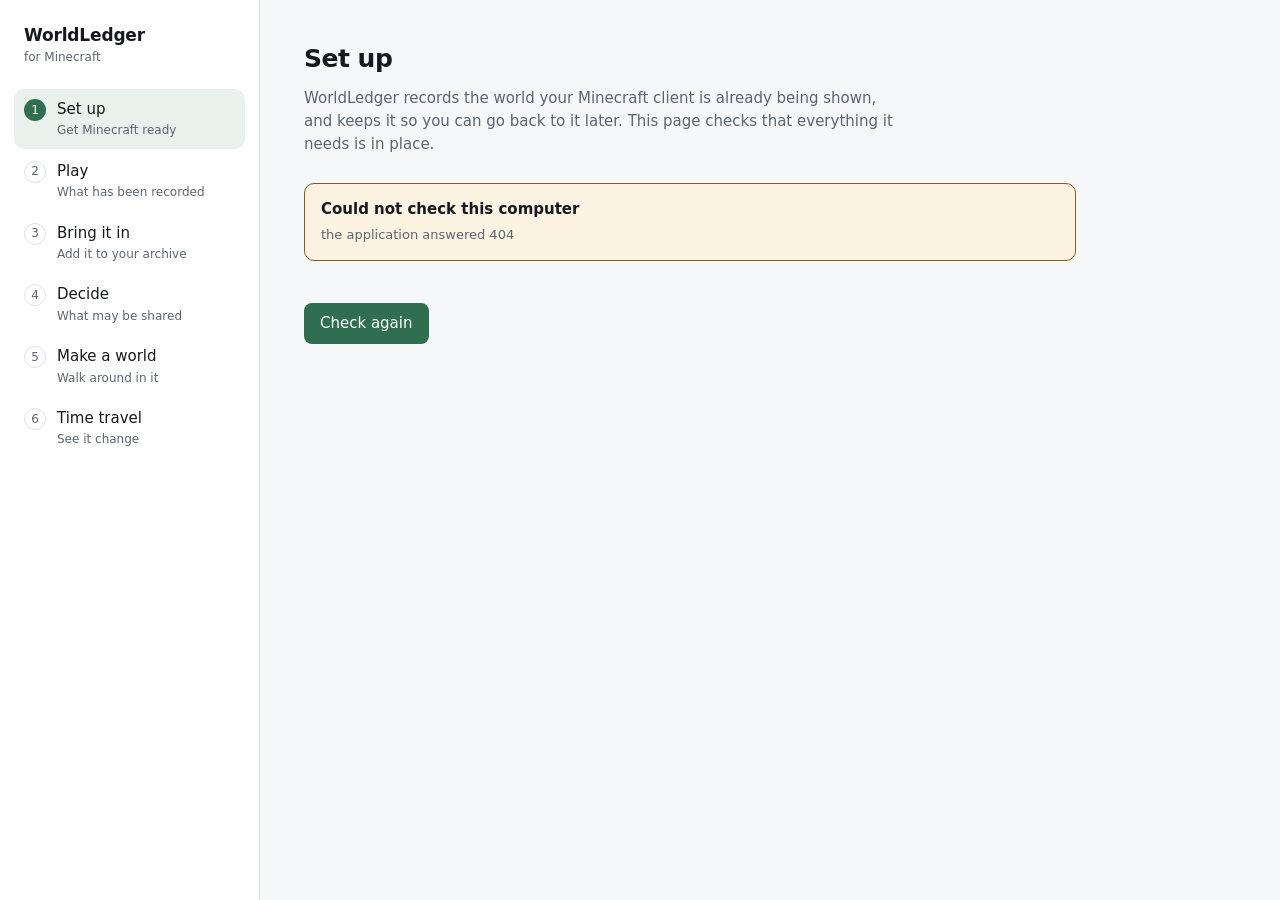
==== desktop/ui/assets/index.html @ eb5bafc1 "Start the desktop application: a local server, a page, and a real health check The archive core is f" ====
<!doctype html>
<html lang="en">
<head>
<meta charset="utf-8">
<meta name="viewport" content="width=device-width, initial-scale=1">
<title>WorldLedger</title>
<link rel="stylesheet" href="app.css">
</head>
<body>
<div class="frame">
  <nav class="rail">
    <div class="mark">
      <span class="mark-name">WorldLedger</span>
      <span class="mark-note">for Minecraft</span>
    </div>
    <button class="step" data-screen="setup" aria-current="true">
      <span class="step-index">1</span>
      <span class="step-text">Set up<small>Get Minecraft ready</small></span>
    </button>
    <button class="step" data-screen="capture">
      <span class="step-index">2</span>
      <span class="step-text">Play<small>What has been recorded</small></span>
    </button>
    <button class="step" data-screen="import">
      <span class="step-index">3</span>
      <span class="step-text">Bring it in<small>Add it to your archive</small></span>
    </button>
    <button class="step" data-screen="declare">
      <span class="step-index">4</span>
      <span class="step-text">Decide<small>What may be shared</small></span>
    </button>
    <button class="step" data-screen="world">
      <span class="step-index">5</span>
      <span class="step-text">Make a world<small>Walk around in it</small></span>
    </button>
    <button class="step" data-screen="travel">
      <span class="step-index">6</span>
      <span class="step-text">Time travel<small>See it change</small></span>
    </button>
  </nav>

  <main class="stage">
    <section class="screen" id="screen-setup" hidden>
      <header class="screen-head">
        <h1>Set up</h1>
        <p>WorldLedger records the world your Minecraft client is already being shown, and keeps it so you can go back to it later. This page checks that everything it needs is in place.</p>
      </header>
      <div class="checks" id="checks" aria-live="polite">
        <p class="waiting">Looking at this computer&hellip;</p>
      </div>
      <footer class="screen-foot">
        <button class="primary" id="recheck">Check again</button>
      </footer>
    </section>

    <section class="screen" id="screen-capture" hidden>
      <header class="screen-head">
        <h1>Play</h1>
        <p>Join a server and play normally. What your client is shown is recorded as you go.</p>
      </header>
      <div class="placeholder">Not connected to the archive yet.</div>
    </section>

    <section class="screen" id="screen-import" hidden>
      <header class="screen-head">
        <h1>Bring it in</h1>
        <p>Everything recorded while you played is waiting to be added to your archive.</p>
      </header>
      <div class="placeholder">Not connected to the archive yet.</div>
    </section>

    <section class="screen" id="screen-declare" hidden>
      <header class="screen-head">
        <h1>Decide what may be shared</h1>
        <p>An archive holds where you went and when. Nothing leaves it until someone has said what may happen to it. This step is not skipped.</p>
      </header>
      <div class="placeholder">Not connected to the archive yet.</div>
    </section>

    <section class="screen" id="screen-world" hidden>
      <header class="screen-head">
        <h1>Make a world</h1>
        <p>Your recordings are written into a single-player world you can open and walk around in.</p>
      </header>
      <div class="placeholder">Not connected to the archive yet.</div>
    </section>

    <section class="screen" id="screen-travel" hidden>
      <header class="screen-head">
        <h1>Time travel</h1>
        <p>Pick a place and see how it changed between two moments &mdash; including where nobody was watching, which is left blank rather than guessed.</p>
      </header>
      <div class="placeholder">Not connected to the archive yet.</div>
    </section>
  </main>
</div>
<script src="app.js"></script>
</body>
</html>
---- desktop/ui/assets/app.css ----
/* One stylesheet, no fonts or images fetched from anywhere. The content
   security policy the server sends forbids it, and an application that is one
   file should not go looking for a second. */

:root {
  --ink: #16191d;
  --ink-soft: #5c6570;
  --paper: #f6f7f8;
  --card: #ffffff;
  --line: #dfe3e8;
  --accent: #2f6f4f;
  --accent-soft: #e8f1ec;
  --warn: #8a5a1a;
  --warn-soft: #fdf3e3;
  --stop: #8c2f2f;
  --radius: 10px;
}

@media (prefers-color-scheme: dark) {
  :root {
    --ink: #e8eaed;
    --ink-soft: #9aa3ad;
    --paper: #16191d;
    --card: #1e2227;
    --line: #313841;
    --accent: #6fbf90;
    --accent-soft: #1f2c25;
    --warn: #d8a760;
    --warn-soft: #2c2417;
    --stop: #e08585;
  }
}

* { box-sizing: border-box; }

body {
  margin: 0;
  background: var(--paper);
  color: var(--ink);
  font: 15px/1.55 system-ui, -apple-system, "Segoe UI", Roboto, sans-serif;
  -webkit-font-smoothing: antialiased;
}

.frame {
  display: grid;
  grid-template-columns: 260px 1fr;
  min-height: 100vh;
}

/* Rail ------------------------------------------------------------------ */

.rail {
  background: var(--card);
  border-right: 1px solid var(--line);
  padding: 22px 14px;
  display: flex;
  flex-direction: column;
  gap: 2px;
}

.mark { padding: 0 10px 20px; }
.mark-name { display: block; font-size: 17px; font-weight: 620; letter-spacing: -0.01em; }
.mark-note { display: block; font-size: 12px; color: var(--ink-soft); }

.step {
  display: flex;
  align-items: flex-start;
  gap: 11px;
  width: 100%;
  padding: 9px 10px;
  border: 0;
  border-radius: var(--radius);
  background: none;
  color: inherit;
  font: inherit;
  text-align: left;
  cursor: pointer;
}

.step:hover { background: var(--paper); }
.step[aria-current="true"] { background: var(--accent-soft); }

.step-index {
  flex: none;
  width: 22px;
  height: 22px;
  margin-top: 1px;
  border-radius: 50%;
  border: 1px solid var(--line);
  display: grid;
  place-items: center;
  font-size: 12px;
  color: var(--ink-soft);
}

.step[aria-current="true"] .step-index {
  border-color: transparent;
  background: var(--accent);
  color: #fff;
}

.step-text { display: block; font-weight: 520; }
.step-text small { display: block; font-weight: 400; font-size: 12px; color: var(--ink-soft); }

/* Stage ----------------------------------------------------------------- */

.stage { padding: 40px 44px; max-width: 860px; }
.screen[hidden] { display: none; }

.screen-head h1 { margin: 0 0 8px; font-size: 25px; letter-spacing: -0.02em; }
.screen-head p { margin: 0 0 26px; color: var(--ink-soft); max-width: 62ch; }

.screen-foot { margin-top: 24px; }

/* Checks ---------------------------------------------------------------- */

.checks { display: flex; flex-direction: column; gap: 10px; }
.waiting { color: var(--ink-soft); margin: 0; }

.check {
  display: grid;
  grid-template-columns: 22px 1fr auto;
  gap: 12px;
  align-items: center;
  padding: 13px 15px;
  background: var(--card);
  border: 1px solid var(--line);
  border-radius: var(--radius);
}

.check-dot {
  width: 20px; height: 20px;
  border-radius: 50%;
  display: grid; place-items: center;
  font-size: 12px; font-weight: 700;
  color: #fff;
}

.check.is-ok .check-dot { background: var(--accent); }
.check.is-missing .check-dot { background: var(--warn); }
.check.is-wrong .check-dot { background: var(--stop); }
.check.is-unknown .check-dot { background: var(--ink-soft); }

.check-title { font-weight: 550; }
.check-detail { font-size: 13px; color: var(--ink-soft); word-break: break-word; }

.banner {
  padding: 14px 16px;
  border-radius: var(--radius);
  margin-bottom: 18px;
  border: 1px solid transparent;
}
.banner.good { background: var(--accent-soft); border-color: var(--accent); }
.banner.todo { background: var(--warn-soft); border-color: var(--warn); }
.banner strong { display: block; margin-bottom: 2px; }
.banner span { font-size: 13px; color: var(--ink-soft); }

/* Buttons --------------------------------------------------------------- */

button.primary, button.fix {
  border: 1px solid transparent;
  border-radius: 8px;
  padding: 8px 15px;
  font: inherit;
  font-weight: 520;
  cursor: pointer;
}

button.primary { background: var(--accent); color: #fff; }
button.fix { background: var(--paper); color: var(--ink); border-color: var(--line); white-space: nowrap; }
button.primary:hover, button.fix:hover { filter: brightness(1.06); }
button:disabled { opacity: 0.55; cursor: default; filter: none; }

.placeholder {
  padding: 26px;
  border: 1px dashed var(--line);
  border-radius: var(--radius);
  color: var(--ink-soft);
}

@media (max-width: 720px) {
  .frame { grid-template-columns: 1fr; }
  .rail { flex-direction: row; overflow-x: auto; border-right: 0; border-bottom: 1px solid var(--line); }
  .mark { display: none; }
  .step-text small { display: none; }
  .stage { padding: 24px 20px; }
}
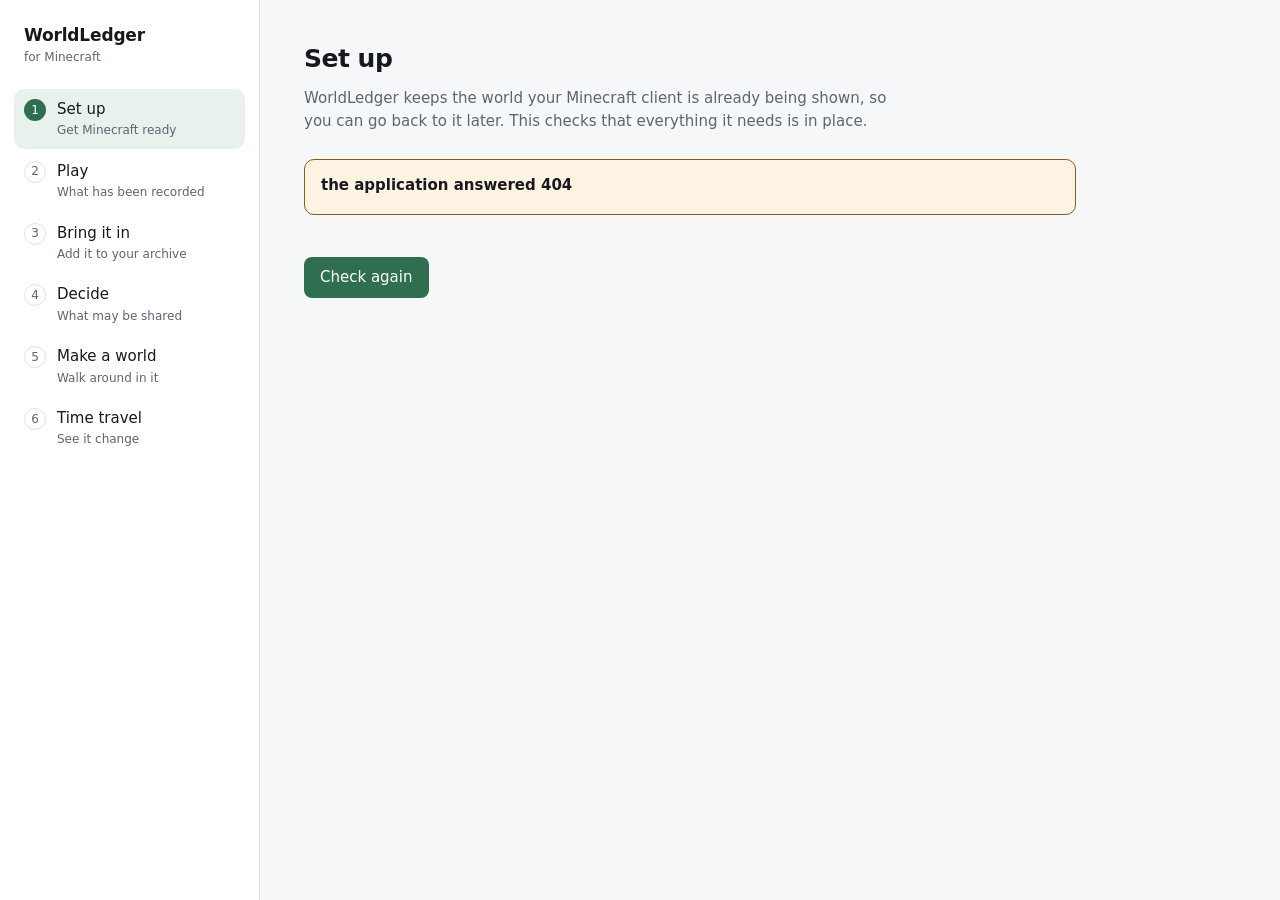
==== commit e6008dfe: "Make the page walk the player through, and fix what walking it found The six screens now run the who" ====
--- a/desktop/ui/assets/index.html
+++ b/desktop/ui/assets/index.html
@@ -13,84 +13,64 @@
       <span class="mark-name">WorldLedger</span>
       <span class="mark-note">for Minecraft</span>
     </div>
-    <button class="step" data-screen="setup" aria-current="true">
-      <span class="step-index">1</span>
-      <span class="step-text">Set up<small>Get Minecraft ready</small></span>
-    </button>
-    <button class="step" data-screen="capture">
-      <span class="step-index">2</span>
-      <span class="step-text">Play<small>What has been recorded</small></span>
-    </button>
-    <button class="step" data-screen="import">
-      <span class="step-index">3</span>
-      <span class="step-text">Bring it in<small>Add it to your archive</small></span>
-    </button>
-    <button class="step" data-screen="declare">
-      <span class="step-index">4</span>
-      <span class="step-text">Decide<small>What may be shared</small></span>
-    </button>
-    <button class="step" data-screen="world">
-      <span class="step-index">5</span>
-      <span class="step-text">Make a world<small>Walk around in it</small></span>
-    </button>
-    <button class="step" data-screen="travel">
-      <span class="step-index">6</span>
-      <span class="step-text">Time travel<small>See it change</small></span>
-    </button>
+    <button class="step" data-screen="setup"><span class="step-index">1</span><span class="step-text">Set up<small>Get Minecraft ready</small></span></button>
+    <button class="step" data-screen="capture"><span class="step-index">2</span><span class="step-text">Play<small>What has been recorded</small></span></button>
+    <button class="step" data-screen="import"><span class="step-index">3</span><span class="step-text">Bring it in<small>Add it to your archive</small></span></button>
+    <button class="step" data-screen="declare"><span class="step-index">4</span><span class="step-text">Decide<small>What may be shared</small></span></button>
+    <button class="step" data-screen="world"><span class="step-index">5</span><span class="step-text">Make a world<small>Walk around in it</small></span></button>
+    <button class="step" data-screen="travel"><span class="step-index">6</span><span class="step-text">Time travel<small>See it change</small></span></button>
   </nav>
 
   <main class="stage">
     <section class="screen" id="screen-setup" hidden>
       <header class="screen-head">
         <h1>Set up</h1>
-        <p>WorldLedger records the world your Minecraft client is already being shown, and keeps it so you can go back to it later. This page checks that everything it needs is in place.</p>
+        <p>WorldLedger keeps the world your Minecraft client is already being shown, so you can go back to it later. This checks that everything it needs is in place.</p>
       </header>
-      <div class="checks" id="checks" aria-live="polite">
-        <p class="waiting">Looking at this computer&hellip;</p>
-      </div>
-      <footer class="screen-foot">
-        <button class="primary" id="recheck">Check again</button>
-      </footer>
+      <div class="checks" id="checks" aria-live="polite"><p class="waiting">Looking at this computer&hellip;</p></div>
+      <footer class="screen-foot"><button class="primary" id="recheck">Check again</button></footer>
     </section>
 
     <section class="screen" id="screen-capture" hidden>
       <header class="screen-head">
         <h1>Play</h1>
-        <p>Join a server and play normally. What your client is shown is recorded as you go.</p>
+        <p>Join a server and play normally. What your client is shown is kept as you go, without touching the server or the world.</p>
       </header>
-      <div class="placeholder">Not connected to the archive yet.</div>
+      <div id="capture-body" aria-live="polite"><p class="waiting">Looking&hellip;</p></div>
+      <footer class="screen-foot"><button class="primary" id="capture-refresh">Check again</button></footer>
     </section>
 
     <section class="screen" id="screen-import" hidden>
       <header class="screen-head">
         <h1>Bring it in</h1>
-        <p>Everything recorded while you played is waiting to be added to your archive.</p>
+        <p>Everything kept while you played is waiting to be added to your archive. Your recordings stay where they are as well &mdash; nothing is deleted.</p>
       </header>
-      <div class="placeholder">Not connected to the archive yet.</div>
+      <div id="import-body" aria-live="polite"><p class="waiting">Looking&hellip;</p></div>
+      <footer class="screen-foot"><button class="primary" id="import-run">Bring it in</button></footer>
     </section>
 
     <section class="screen" id="screen-declare" hidden>
       <header class="screen-head">
         <h1>Decide what may be shared</h1>
-        <p>An archive holds where you went and when. Nothing leaves it until someone has said what may happen to it. This step is not skipped.</p>
+        <p>An archive holds where you went and when. Nothing can be made into a world until someone has said what may happen to it. This is the one step that is not done for you.</p>
       </header>
-      <div class="placeholder">Not connected to the archive yet.</div>
+      <div id="declare-body" aria-live="polite"><p class="waiting">Looking&hellip;</p></div>
     </section>
 
     <section class="screen" id="screen-world" hidden>
       <header class="screen-head">
         <h1>Make a world</h1>
-        <p>Your recordings are written into a single-player world you can open and walk around in.</p>
+        <p>Your recordings are written into a world Minecraft made. A world&rsquo;s seed and rules were never yours to see, so one is never invented &mdash; you make an empty world, and this fills in what you saw.</p>
       </header>
-      <div class="placeholder">Not connected to the archive yet.</div>
+      <div id="world-body" aria-live="polite"><p class="waiting">Looking&hellip;</p></div>
     </section>
 
     <section class="screen" id="screen-travel" hidden>
       <header class="screen-head">
         <h1>Time travel</h1>
-        <p>Pick a place and see how it changed between two moments &mdash; including where nobody was watching, which is left blank rather than guessed.</p>
+        <p>Pick two moments and see what changed between them.</p>
       </header>
-      <div class="placeholder">Not connected to the archive yet.</div>
+      <div id="travel-body" aria-live="polite"><p class="waiting">Looking&hellip;</p></div>
     </section>
   </main>
 </div>
--- a/desktop/ui/assets/app.css
+++ b/desktop/ui/assets/app.css
@@ -185,3 +185,42 @@
   .step-text small { display: none; }
   .stage { padding: 24px 20px; }
 }
+
+/* Facts, cards and pickers ------------------------------------------------ */
+
+.facts { margin-top: 16px; border: 1px solid var(--line); border-radius: var(--radius); overflow: hidden; }
+.fact { display: flex; justify-content: space-between; gap: 18px; padding: 10px 15px; background: var(--card); }
+.fact + .fact { border-top: 1px solid var(--line); }
+.fact-label { color: var(--ink-soft); font-size: 13px; }
+.fact-value { font-size: 13px; text-align: right; word-break: break-all; }
+
+.card { background: var(--card); border: 1px solid var(--line); border-radius: var(--radius); padding: 18px; margin-bottom: 16px; }
+.card-head { display: flex; align-items: baseline; justify-content: space-between; gap: 12px; margin-bottom: 12px; }
+.card-head h2 { margin: 0; font-size: 17px; word-break: break-all; }
+.card-note { color: var(--ink-soft); font-size: 13px; white-space: nowrap; }
+
+.choices { display: flex; flex-direction: column; gap: 8px; }
+.choice { display: flex; gap: 10px; align-items: flex-start; padding: 10px 12px; border: 1px solid var(--line); border-radius: 8px; cursor: pointer; }
+.choice:hover { background: var(--paper); }
+.choice input { margin-top: 3px; }
+.choice strong { display: block; font-weight: 550; }
+.choice-meaning { display: block; font-size: 13px; color: var(--ink-soft); }
+.choices .until, .choices .name { padding: 8px 11px; border: 1px solid var(--line); border-radius: 8px; background: var(--paper); color: inherit; font: inherit; }
+.choices .primary { align-self: flex-start; }
+
+.howto { color: var(--ink-soft); margin: 0 0 18px; padding-left: 22px; }
+.howto li { margin-bottom: 5px; }
+
+.picker { display: flex; gap: 14px; align-items: flex-end; flex-wrap: wrap; margin-bottom: 20px; }
+.picker-field { display: flex; flex-direction: column; gap: 5px; font-size: 13px; color: var(--ink-soft); }
+.picker select { padding: 8px 11px; border: 1px solid var(--line); border-radius: 8px; background: var(--card); color: var(--ink); font: inherit; }
+
+.legend { display: flex; flex-wrap: wrap; gap: 16px; margin-bottom: 14px; font-size: 13px; }
+.legend-item { display: inline-flex; align-items: center; gap: 6px; }
+.swatch { width: 12px; height: 12px; border-radius: 3px; display: inline-block; }
+
+.map { border: 1px solid var(--line); border-radius: 6px; image-rendering: pixelated; max-width: 100%; background: var(--card); }
+.honesty { margin-top: 12px; color: var(--ink-soft); font-size: 13px; max-width: 62ch; }
+
+.step.is-done .step-index { background: var(--accent); border-color: transparent; color: #fff; }
+.step.is-next .step-index { border-color: var(--accent); color: var(--accent); }
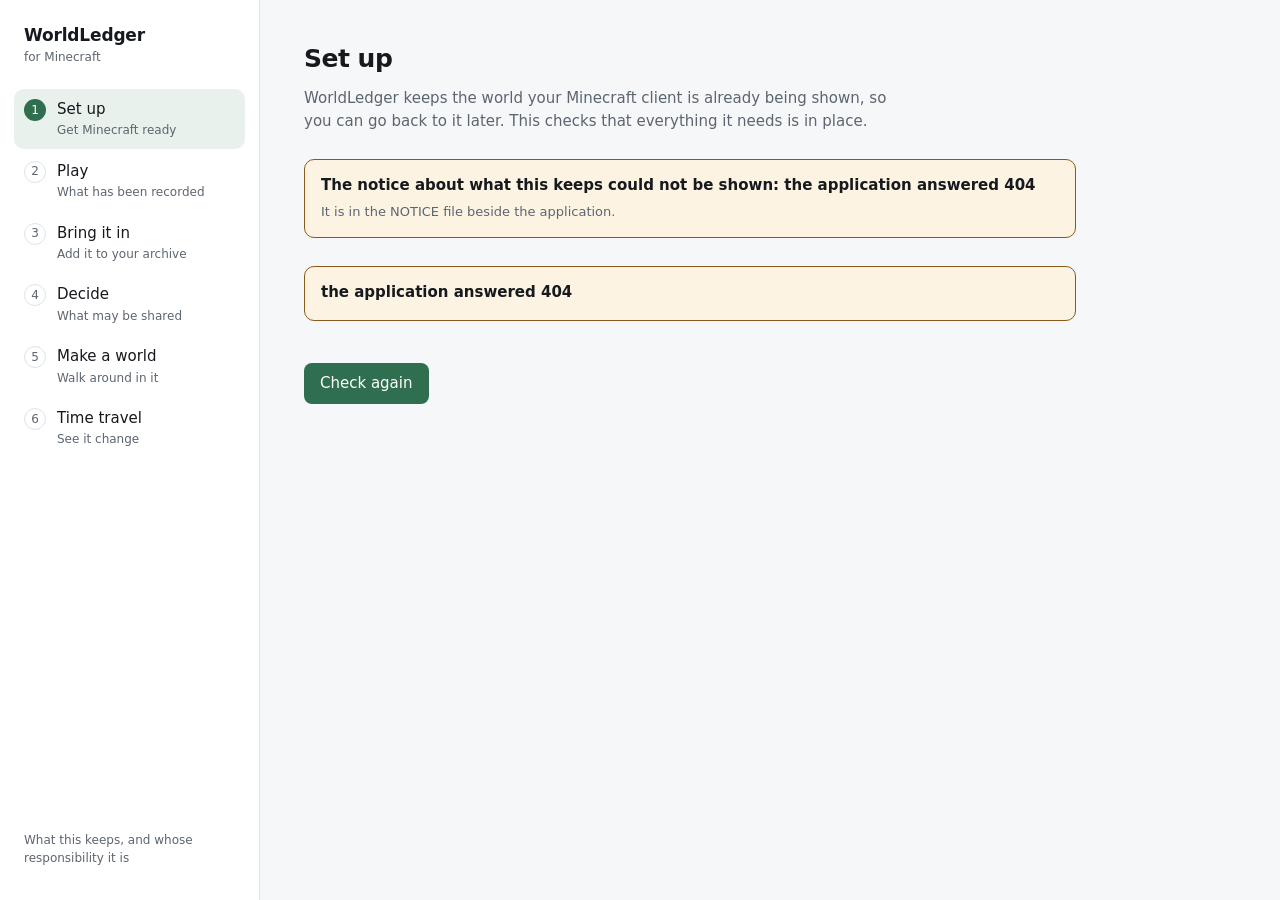
==== commit fd368af0: "Walk the player's path as a player, and fix what that found The first walk followed the path and eve" ====
--- a/desktop/ui/assets/index.html
+++ b/desktop/ui/assets/index.html
@@ -7,6 +7,21 @@
 <link rel="stylesheet" href="app.css">
 </head>
 <body>
+<!-- Shown before anything else on a machine where nobody has read it, and
+     reachable afterwards from the bottom of the rail. It is the first thing
+     the application says because it is the part somebody needs in order to
+     decide whether to use it at all. -->
+<div class="notice" id="notice" hidden>
+  <div class="notice-sheet" role="dialog" aria-modal="true" aria-labelledby="notice-title">
+    <h1 id="notice-title">Before you start</h1>
+    <div id="notice-body"></div>
+    <footer class="notice-foot">
+      <button class="primary" id="notice-accept">I have read this</button>
+      <button class="fix" id="notice-close" hidden>Close</button>
+    </footer>
+  </div>
+</div>
+
 <div class="frame">
   <nav class="rail">
     <div class="mark">
@@ -19,6 +34,7 @@
     <button class="step" data-screen="declare"><span class="step-index">4</span><span class="step-text">Decide<small>What may be shared</small></span></button>
     <button class="step" data-screen="world"><span class="step-index">5</span><span class="step-text">Make a world<small>Walk around in it</small></span></button>
     <button class="step" data-screen="travel"><span class="step-index">6</span><span class="step-text">Time travel<small>See it change</small></span></button>
+    <button class="rail-foot" id="notice-open">What this keeps, and whose responsibility it is</button>
   </nav>
 
   <main class="stage">
--- a/desktop/ui/assets/app.css
+++ b/desktop/ui/assets/app.css
@@ -224,3 +224,74 @@
 
 .step.is-done .step-index { background: var(--accent); border-color: transparent; color: #fff; }
 .step.is-next .step-index { border-color: var(--accent); color: var(--accent); }
+.card-lead { margin: 0 0 14px; color: var(--ink-soft); font-size: 14px; max-width: 60ch; }
+.card .name { display: block; width: 100%; max-width: 380px; margin-bottom: 14px; padding: 9px 12px; border: 1px solid var(--line); border-radius: 8px; background: var(--paper); color: inherit; font: inherit; }
+
+/* Notice ------------------------------------------------------------------ */
+
+.notice {
+  position: fixed;
+  inset: 0;
+  z-index: 10;
+  /* The fallback is first on purpose: a browser that does not know color-mix
+     keeps a solid backdrop rather than a transparent one, and a notice you can
+     read through is a notice nobody reads. */
+  background: var(--paper);
+  background: color-mix(in srgb, var(--paper) 88%, transparent);
+  display: grid;
+  place-items: center;
+  padding: 24px;
+  overflow-y: auto;
+}
+.notice[hidden] { display: none; }
+
+.notice-sheet {
+  background: var(--card);
+  border: 1px solid var(--line);
+  border-radius: var(--radius);
+  padding: 28px 30px;
+  max-width: 640px;
+  width: 100%;
+  max-height: calc(100vh - 48px);
+  overflow-y: auto;
+}
+.notice-sheet h1 { margin: 0 0 6px; font-size: 22px; letter-spacing: -0.02em; }
+.notice-part { margin-top: 18px; }
+.notice-part h2 { margin: 0 0 4px; font-size: 14px; font-weight: 620; }
+.notice-part p { margin: 0; color: var(--ink-soft); font-size: 14px; max-width: 62ch; }
+.notice-foot { display: flex; gap: 10px; margin-top: 24px; }
+
+.rail-foot {
+  margin-top: auto;
+  padding: 10px;
+  border: 0;
+  border-radius: var(--radius);
+  background: none;
+  color: var(--ink-soft);
+  font: inherit;
+  font-size: 12px;
+  text-align: left;
+  cursor: pointer;
+}
+.rail-foot:hover { background: var(--paper); color: var(--ink); }
+
+/* Server and moment choosers ---------------------------------------------- */
+
+.scope { display: flex; flex-wrap: wrap; gap: 14px; align-items: flex-end; margin-bottom: 20px; }
+.scope-field { display: flex; flex-direction: column; gap: 5px; font-size: 13px; color: var(--ink-soft); }
+.scope select {
+  padding: 8px 11px;
+  border: 1px solid var(--line);
+  border-radius: 8px;
+  background: var(--card);
+  color: var(--ink);
+  font: inherit;
+  max-width: 340px;
+}
+
+.danger { border-color: var(--stop); color: var(--stop); }
+.quiet { color: var(--ink-soft); font-size: 13px; margin: 10px 0 0; }
+
+/* A card can offer more than one thing to do -- two moments to go back to --
+   so they wrap and keep their distance instead of touching. */
+.card .fix { margin: 8px 8px 0 0; }
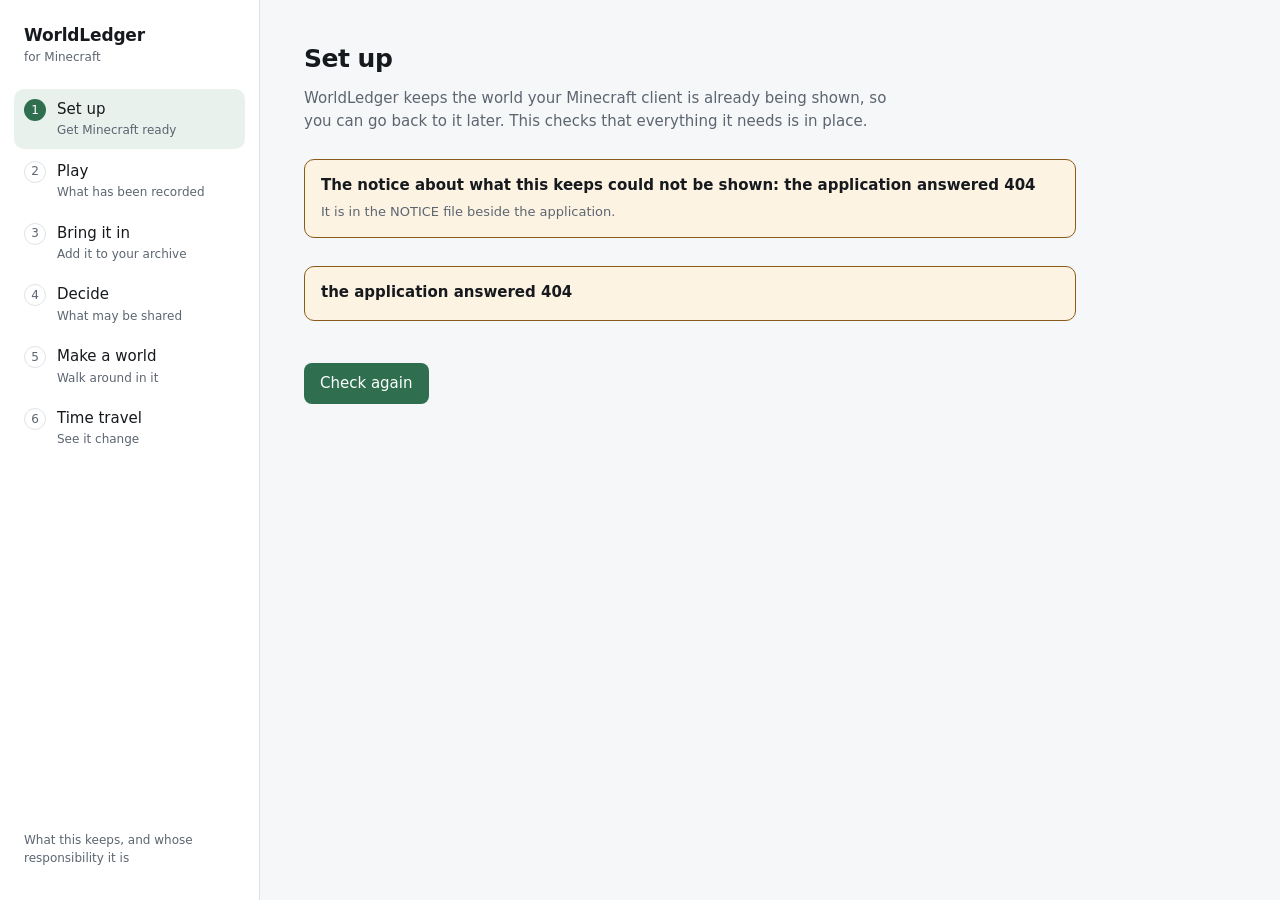
==== commit 37fb5939: "Ask in the application, and hold the page and the API together Two things, from the same observation" ====
--- a/desktop/ui/assets/index.html
+++ b/desktop/ui/assets/index.html
@@ -18,6 +18,23 @@
     <footer class="notice-foot">
       <button class="primary" id="notice-accept">I have read this</button>
       <button class="fix" id="notice-close" hidden>Close</button>
+    </footer>
+  </div>
+</div>
+
+<!-- Consequential things are agreed to here rather than in window.confirm.
+     A browser dialog puts "127.0.0.1:53211 says" above the one question this
+     application most needs somebody to read, formats a list of file paths as a
+     wall of text, and makes the whole consent step depend on script dialogs
+     being switched on in whatever is showing the page. -->
+<div class="notice" id="ask" hidden>
+  <div class="notice-sheet" role="dialog" aria-modal="true" aria-labelledby="ask-title">
+    <h1 id="ask-title"></h1>
+    <p class="ask-lead" id="ask-lead"></p>
+    <div id="ask-detail"></div>
+    <footer class="notice-foot">
+      <button class="primary" id="ask-yes">Carry on</button>
+      <button class="fix" id="ask-no">Cancel</button>
     </footer>
   </div>
 </div>
--- a/desktop/ui/assets/app.css
+++ b/desktop/ui/assets/app.css
@@ -295,3 +295,17 @@
 /* A card can offer more than one thing to do -- two moments to go back to --
    so they wrap and keep their distance instead of touching. */
 .card .fix { margin: 8px 8px 0 0; }
+
+/* Asking ------------------------------------------------------------------ */
+
+.ask-lead { margin: 4px 0 0; color: var(--ink-soft); font-size: 14px; max-width: 62ch; }
+.ask-lead[hidden] { display: none; }
+
+#ask-detail { margin-top: 16px; border: 1px solid var(--line); border-radius: 8px; overflow: hidden; }
+#ask-detail:empty { display: none; }
+.ask-row { display: block; padding: 9px 13px; background: var(--paper); }
+.ask-row + .ask-row { border-top: 1px solid var(--line); }
+.ask-row-title { display: block; font-size: 13px; font-weight: 550; }
+.ask-row-detail { display: block; font-size: 12px; color: var(--ink-soft); word-break: break-all; }
+
+button.primary.is-danger { background: var(--stop); }
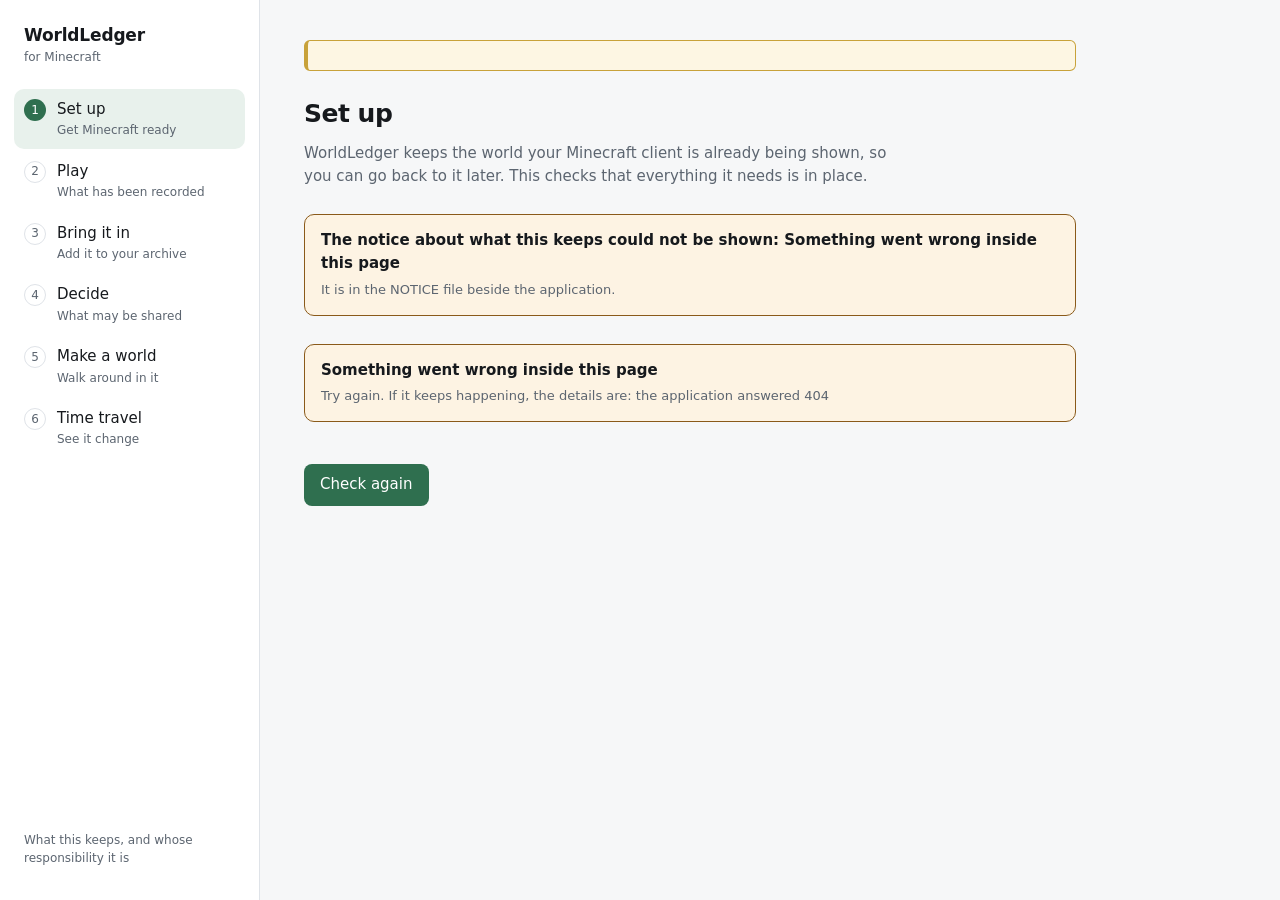
==== commit db44c93d: "Let the window say which WorldLedger this is, and that it has stopped Two failures a person meets be" ====
--- a/desktop/ui/assets/index.html
+++ b/desktop/ui/assets/index.html
@@ -42,8 +42,8 @@
 <div class="frame">
   <nav class="rail">
     <div class="mark">
-      <span class="mark-name">WorldLedger</span>
-      <span class="mark-note">for Minecraft</span>
+      <span class="mark-name" id="mark-name">WorldLedger</span>
+      <span class="mark-note" id="mark-note">for Minecraft</span>
     </div>
     <button class="step" data-screen="setup"><span class="step-index">1</span><span class="step-text">Set up<small>Get Minecraft ready</small></span></button>
     <button class="step" data-screen="capture"><span class="step-index">2</span><span class="step-text">Play<small>What has been recorded</small></span></button>
@@ -55,6 +55,9 @@
   </nav>
 
   <main class="stage">
+    <!-- Shown when the application stops answering. Not a dialog: what is on
+         the screen is still worth reading, it is just no longer live. -->
+    <div class="halted" id="halted" role="status" hidden></div>
     <section class="screen" id="screen-setup" hidden>
       <header class="screen-head">
         <h1>Set up</h1>
--- a/desktop/ui/assets/app.css
+++ b/desktop/ui/assets/app.css
@@ -309,3 +309,20 @@
 .ask-row-detail { display: block; font-size: 12px; color: var(--ink-soft); word-break: break-all; }
 
 button.primary.is-danger { background: var(--stop); }
+
+/* The application has stopped. It sits above the screen rather than over it:
+   what was last read is still true of the moment it was read, and hiding it
+   behind a sheet would take that away as well. */
+.halted {
+  display: grid;
+  gap: 0.35rem;
+  margin: 0 0 1.5rem;
+  padding: 0.9rem 1.1rem;
+  border: 1px solid var(--warn-edge, #c8a23a);
+  border-left-width: 4px;
+  border-radius: 6px;
+  background: var(--warn-fill, #fdf6e3);
+  color: var(--ink);
+}
+.halted strong { font-size: 1rem; }
+.halted span { font-size: 0.9rem; opacity: 0.85; }
